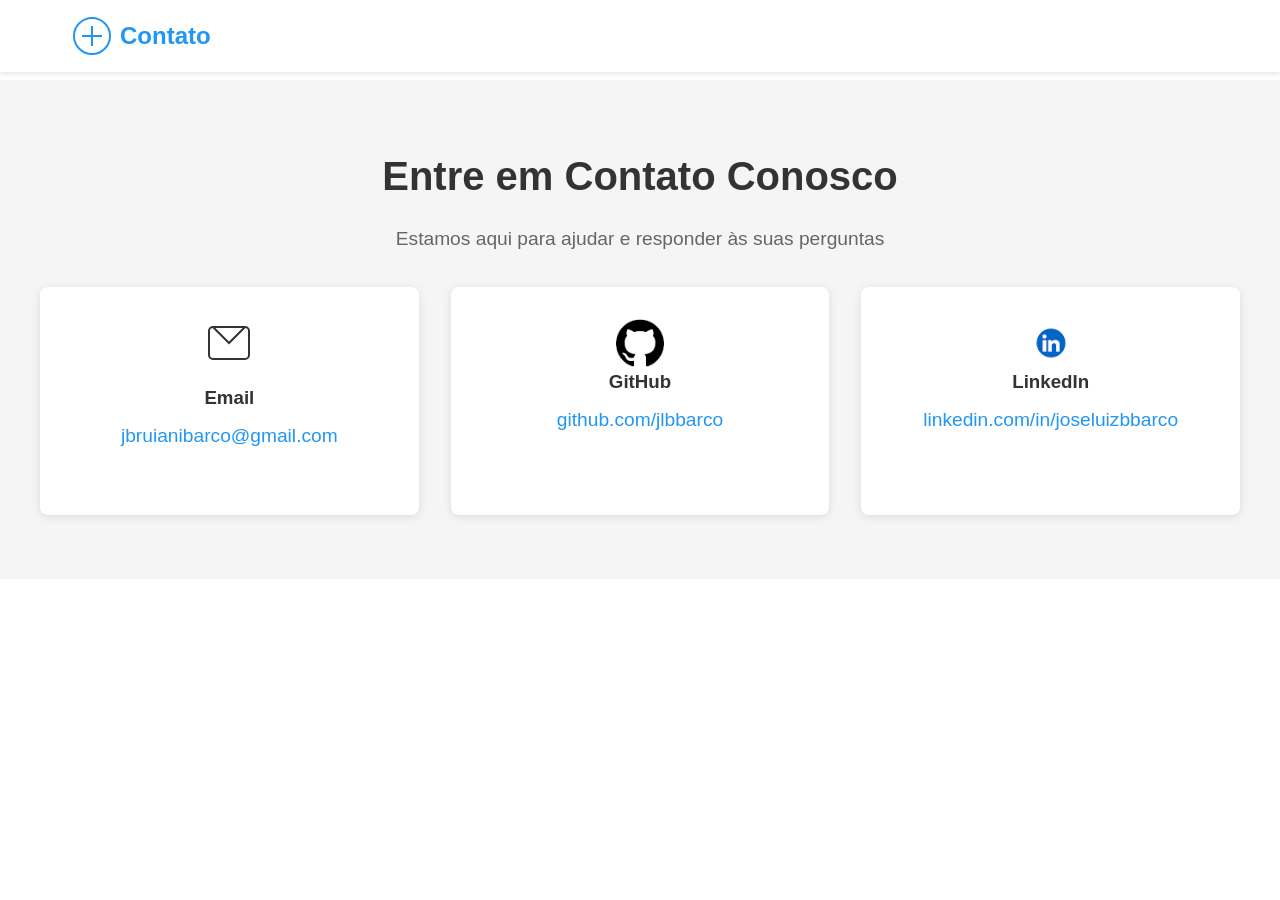
==== index.html @ fcca5ebc "v1.2" ====
<html lang="pt-BR">
<head>
  <meta charset="UTF-8">
  <meta name="viewport" content="width=device-width, initial-scale=1.0">
  <title>Entre em Contato</title>
  <link rel="stylesheet" href="styles.css">
</head>
<body>
  <header>
    <nav>
      <div class="logo">
        <svg width="40" height="40" viewBox="0 0 40 40">
          <circle cx="20" cy="20" r="18" fill="none" stroke="#2196f3" stroke-width="2"/>
          <path d="M20 10v20M10 20h20" stroke="#2196f3" stroke-width="2"/>
        </svg>
        <span>Contato</span>
      </div>
    </nav>
  </header>

  <main>
    <section class="hero">
      <h1>Entre em Contato Conosco</h1>
      <p>Estamos aqui para ajudar e responder às suas perguntas</p>
      <div class="contact-options">
        <div class="contact-card">
          <svg width="48" height="48" viewBox="0 0 48 48">
            <path d="M40 8H8c-2.2 0-4 1.8-4 4v24c0 2.2 1.8 4 4 4h32c2.2 0 4-1.8 4-4V12c0-2.2-1.8-4-4-4z" fill="none" stroke="#333" stroke-width="2"/>
            <path d="M40 8L24 24 8 8" fill="none" stroke="#333" stroke-width="2"/>
          </svg>
          <h3>Email</h3>
          <p><a href="mailto:jbruianibarco@gmail.com" target="_blank">jbruianibarco@gmail.com</a></p>
        </div>
        <div class="contact-card">
          <img src="[data-uri]" alt="GitHub Logo" width="48" height="48" viewBox="0 0 48 48">
          <h3>GitHub</h3>
          <p><a href="https://github.com/jlbbarco" target="_blank">github.com/jlbbarco</a></p>
        </div>
        <div class="contact-card">
          <img src="[data-uri]" alt="LinkedIn Logo" width="48" height="48" viewBox="0 0 48 48">
          <h3>LinkedIn</h3>
          <p><a href="https://linkedin.com/in/joseluizbbarco" target="_blank">linkedin.com/in/joseluizbbarco</a></p>
        </div>
      </div>
    </section>
  </main>

  <script src="script.js"></script>
</body>
</html>
---- styles.css ----
:root {
    --primary-color: #2196f3;
    --secondary-color: #1976d2;
    --text-color: #333;
    --background-color: #fff;
    --gray-light: #f5f5f5;
  }
  
  * {
    margin: 0;
    padding: 0;
    box-sizing: border-box;
  }
  
  body {
    font-family: 'Segoe UI', Tahoma, Geneva, Verdana, sans-serif;
    line-height: 1.6;
    color: var(--text-color);
  }
  
  header {
    background-color: var(--background-color);
    box-shadow: 0 2px 5px rgba(0,0,0,0.1);
    padding: 1rem 0;
    position: fixed;
    width: 100%;
    top: 0;
    z-index: 100;
  }
  
  nav {
    max-width: 1200px;
    margin: 0 auto;
    display: flex;
    justify-content: space-between;
    align-items: center;
    padding: 0 2rem;
  }
  
  .logo {
    display: flex;
    align-items: center;
    gap: 0.5rem;
    font-size: 1.5rem;
    font-weight: bold;
    color: var(--primary-color);
  }
  
  nav ul {
    display: flex;
    list-style: none;
    gap: 2rem;
  }
  
  nav a {
    text-decoration: none;
    color: var(--text-color);
    font-weight: 500;
    transition: color 0.3s ease;
  }
  
  nav a:hover {
    color: var(--primary-color);
  }
  
  main {
    margin-top: 80px;
  }
  
  .hero {
    text-align: center;
    padding: 4rem 2rem;
    background-color: var(--gray-light);
  }
  
  .hero h1 {
    font-size: 2.5rem;
    margin-bottom: 1rem;
    color: var(--text-color);
  }
  
  .hero p {
    font-size: 1.2rem;
    color: #666;
    margin-bottom: 2rem;
  }
  
  .contact-options {
    display: flex;
    justify-content: center;
    gap: 2rem;
    flex-wrap: wrap;
    max-width: 1200px;
    margin: 0 auto;
  }
  
  .contact-card {
    background-color: var(--background-color);
    padding: 2rem;
    border-radius: 8px;
    box-shadow: 0 2px 10px rgba(0,0,0,0.1);
    text-align: center;
    flex: 1;
    min-width: 250px;
    transition: transform 0.3s ease;
  }
  
  .contact-card:hover {
    transform: translateY(-5px);
  }
  
  .contact-card svg {
    margin-bottom: 1rem;
  }
  
  .contact-card h3 {
    margin-bottom: 0.5rem;
    color: var(--text-color);
  }
  
  .contact-card a {
    color: var(--primary-color);
    text-decoration: none;
    transition: color 0.3s ease;
  }
  
  .contact-card a:hover {
    color: var(--secondary-color);
    text-decoration: underline;
  }
  
  .contact-form {
    max-width: 600px;
    margin: 4rem auto;
    padding: 0 2rem;
  }
  
  .contact-form h2 {
    text-align: center;
    margin-bottom: 2rem;
  }
  
  .form-group {
    margin-bottom: 1.5rem;
  }
  
  label {
    display: block;
    margin-bottom: 0.5rem;
    font-weight: 500;
  }
  
  input,
  textarea {
    width: 100%;
    padding: 0.8rem;
    border: 1px solid #ddd;
    border-radius: 4px;
    font-size: 1rem;
  }
  
  textarea {
    height: 150px;
    resize: vertical;
  }
  
  button {
    background-color: var(--primary-color);
    color: white;
    padding: 1rem 2rem;
    border: none;
    border-radius: 4px;
    font-size: 1rem;
    cursor: pointer;
    transition: background-color 0.3s ease;
    width: 100%;
  }
  
  button:hover {
    background-color: var(--secondary-color);
  }
  
  footer {
    text-align: center;
    padding: 2rem;
    background-color: var(--gray-light);
    margin-top: 4rem;
  }
  
  @media (max-width: 768px) {
    nav {
      flex-direction: column;
      gap: 1rem;
    }
  
    nav ul {
      flex-direction: column;
      text-align: center;
      gap: 1rem;
    }
  
    .hero h1 {
      font-size: 2rem;
    }
  
    .contact-card {
      min-width: 100%;
    }
  }
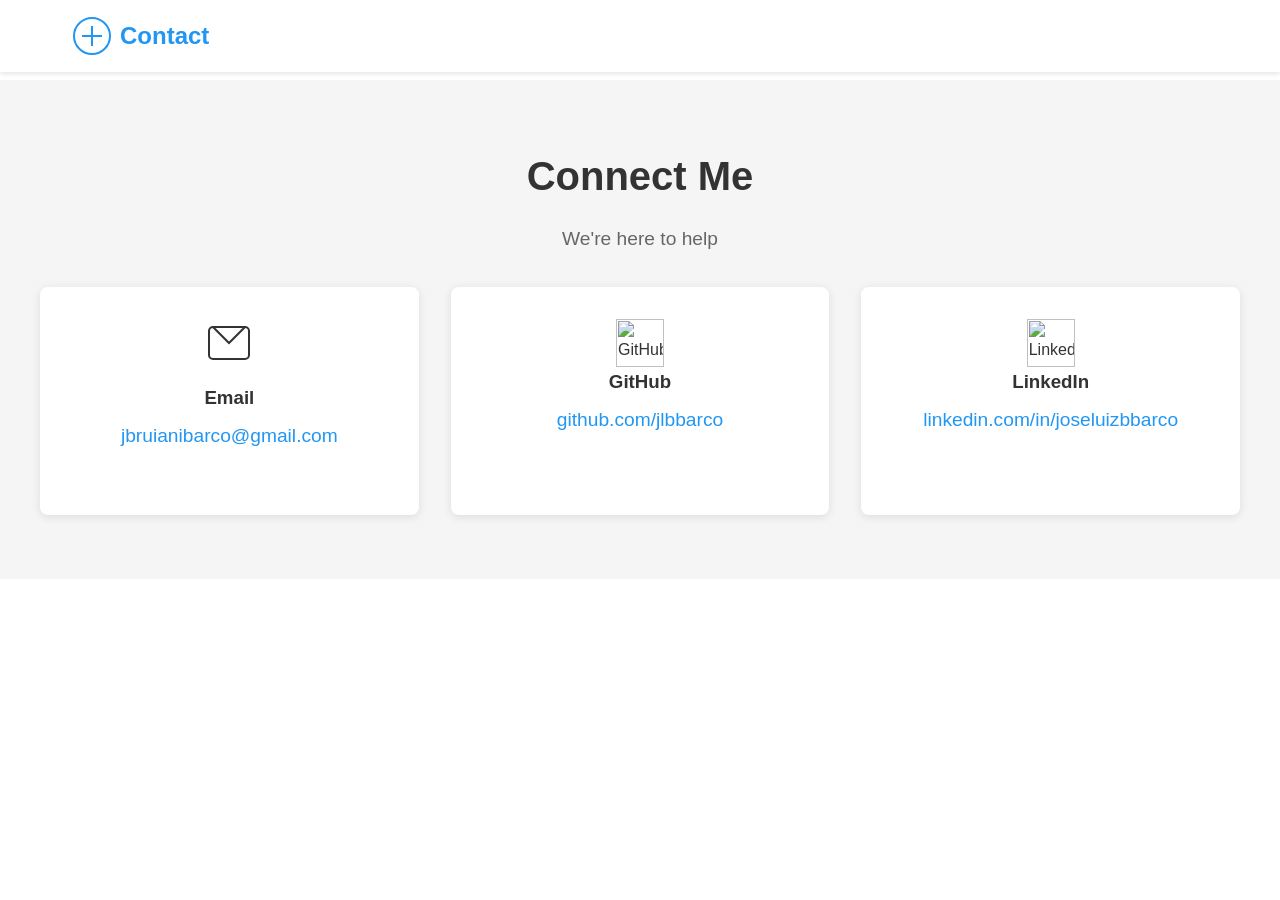
==== commit 79b03282: "Translate pt-br for en" ====
--- a/index.html
+++ b/index.html
@@ -1,9 +1,9 @@
-<html lang="pt-BR">
+<html lang="en">
 <head>
   <meta charset="UTF-8">
   <meta name="viewport" content="width=device-width, initial-scale=1.0">
-  <title>Entre em Contato</title>
-  <link rel="stylesheet" href="styles.css">
+  <title>Get in Contact</title>
+  <link rel="stylesheet" href="css/styles.css">
 </head>
 <body>
   <header>
@@ -13,15 +13,14 @@
           <circle cx="20" cy="20" r="18" fill="none" stroke="#2196f3" stroke-width="2"/>
           <path d="M20 10v20M10 20h20" stroke="#2196f3" stroke-width="2"/>
         </svg>
-        <span>Contato</span>
+        <span>Contact</span>
       </div>
     </nav>
-  </header>
-
-  <main>
+</header>
+<main>
     <section class="hero">
-      <h1>Entre em Contato Conosco</h1>
-      <p>Estamos aqui para ajudar e responder às suas perguntas</p>
+      <h1>Connect Me</h1>
+      <p>We're here to help</p>
       <div class="contact-options">
         <div class="contact-card">
           <svg width="48" height="48" viewBox="0 0 48 48">
@@ -32,19 +31,18 @@
           <p><a href="mailto:jbruianibarco@gmail.com" target="_blank">jbruianibarco@gmail.com</a></p>
         </div>
         <div class="contact-card">
-          <img src="[data-uri]" alt="GitHub Logo" width="48" height="48" viewBox="0 0 48 48">
+          <img src="https://github.com/fluidicon.png" alt="GitHub Logo" width="48" height="48" viewBox="0 0 48 48">
           <h3>GitHub</h3>
           <p><a href="https://github.com/jlbbarco" target="_blank">github.com/jlbbarco</a></p>
         </div>
         <div class="contact-card">
-          <img src="[data-uri]" alt="LinkedIn Logo" width="48" height="48" viewBox="0 0 48 48">
+          <img src="https://static.licdn.com/aero-v1/sc/h/akt4ae504epesldzj74dzred8" alt="LinkedIn Logo" width="48" height="48" viewBox="0 0 48 48">
           <h3>LinkedIn</h3>
           <p><a href="https://linkedin.com/in/joseluizbbarco" target="_blank">linkedin.com/in/joseluizbbarco</a></p>
         </div>
       </div>
     </section>
   </main>
-
-  <script src="script.js"></script>
+  <script src="js/script.js"></script>
 </body>
 </html>
--- a/css/styles.css
+++ b/css/styles.css
@@ -0,0 +1,165 @@
+@charset "UTF-8";
+
+/* Primary configs */
+:root {
+    --primary-color: #2196f3;
+    --secondary-color: #1976d2;
+    --text-color: #333;
+    --background-color: #fff;
+    --gray-light: #f5f5f5;
+  }
+  
+  * {
+    margin: 0;
+    padding: 0;
+    box-sizing: border-box;
+  }
+  
+  body {
+    font-family: 'Segoe UI', Tahoma, Geneva, Verdana, sans-serif;
+    line-height: 1.6;
+    color: var(--text-color);
+  }
+  
+  /* Header */
+  header {
+    background-color: var(--background-color);
+    box-shadow: 0 2px 5px rgba(0,0,0,0.1);
+    padding: 1rem 0;
+    position: fixed;
+    width: 100%;
+    top: 0;
+    z-index: 100;
+  }
+  
+  /* Nav bar */
+  nav {
+    max-width: 1200px;
+    margin: 0 auto;
+    display: flex;
+    justify-content: space-between;
+    align-items: center;
+    padding: 0 2rem;
+  }
+  
+  .logo {
+    display: flex;
+    align-items: center;
+    gap: 0.5rem;
+    font-size: 1.5rem;
+    font-weight: bold;
+    color: var(--primary-color);
+  }
+  
+  nav ul {
+    display: flex;
+    list-style: none;
+    gap: 2rem;
+  }
+  
+  nav a {
+    text-decoration: none;
+    color: var(--text-color);
+    font-weight: 500;
+    transition: color 0.3s ease;
+  }
+  
+  nav a:hover {
+    color: var(--primary-color);
+  }
+  
+  /* Content */
+  main {
+    margin-top: 80px;
+  }
+  
+  .hero {
+    text-align: center;
+    padding: 4rem 2rem;
+    background-color: var(--gray-light);
+  }
+  
+  .hero h1 {
+    font-size: 2.5rem;
+    margin-bottom: 1rem;
+    color: var(--text-color);
+  }
+  
+  .hero p {
+    font-size: 1.2rem;
+    color: #666;
+    margin-bottom: 2rem;
+  }
+  
+  .contact-options {
+    display: flex;
+    justify-content: center;
+    gap: 2rem;
+    flex-wrap: wrap;
+    max-width: 1200px;
+    margin: 0 auto;
+  }
+  
+  .contact-card {
+    background-color: var(--background-color);
+    padding: 2rem;
+    border-radius: 8px;
+    box-shadow: 0 2px 10px rgba(0,0,0,0.1);
+    text-align: center;
+    flex: 1;
+    min-width: 250px;
+    transition: transform 0.3s ease;
+  }
+  
+  .contact-card:hover {
+    transform: translateY(-5px);
+  }
+  
+  .contact-card svg {
+    margin-bottom: 1rem;
+  }
+  
+  .contact-card h3 {
+    margin-bottom: 0.5rem;
+    color: var(--text-color);
+  }
+  
+  .contact-card a {
+    color: var(--primary-color);
+    text-decoration: none;
+    transition: color 0.3s ease;
+  }
+  
+  .contact-card a:hover {
+    color: var(--secondary-color);
+    text-decoration: underline;
+  }
+  
+  .contact-form {
+    max-width: 600px;
+    margin: 4rem auto;
+    padding: 0 2rem;
+  }
+  
+  .contact-form h2 {
+    text-align: center;
+    margin-bottom: 2rem;
+  }
+  
+  .form-group {
+    margin-bottom: 1.5rem;
+  }
+  
+  label {
+    display: block;
+    margin-bottom: 0.5rem;
+    font-weight: 500;
+  }
+  
+  /* Footer */
+  footer {
+    text-align: center;
+    padding: 2rem;
+    background-color: var(--gray-light);
+    margin-top: 4rem;
+  }
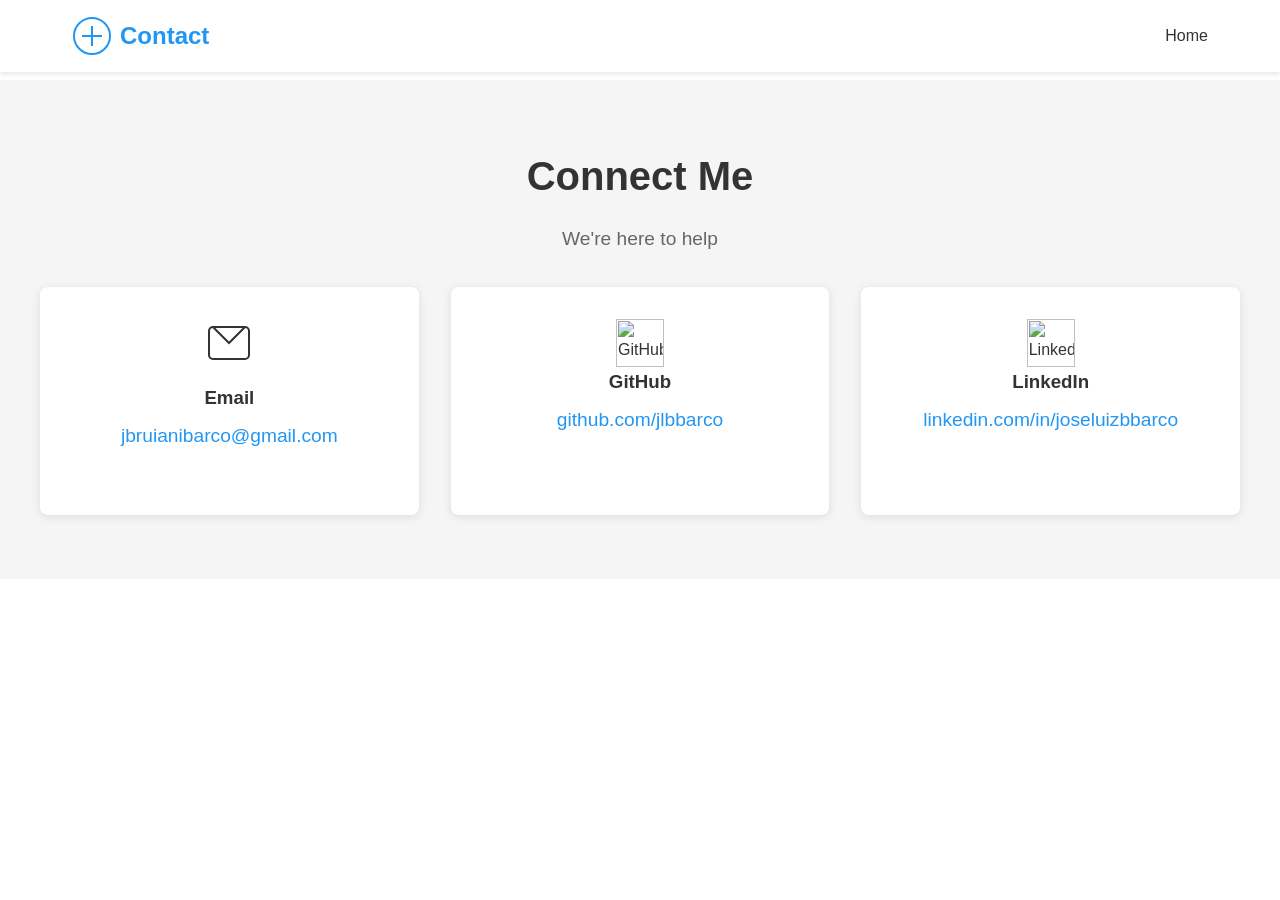
==== commit bc29e3b1: "v1.2.1" ====
--- a/index.html
+++ b/index.html
@@ -14,6 +14,9 @@
           <path d="M20 10v20M10 20h20" stroke="#2196f3" stroke-width="2"/>
         </svg>
         <span>Contact</span>
+      </div>
+      <div class="links">
+        <a href="https://jlbbarco.github.io/" class="interno">Home</a>
       </div>
     </nav>
 </header>
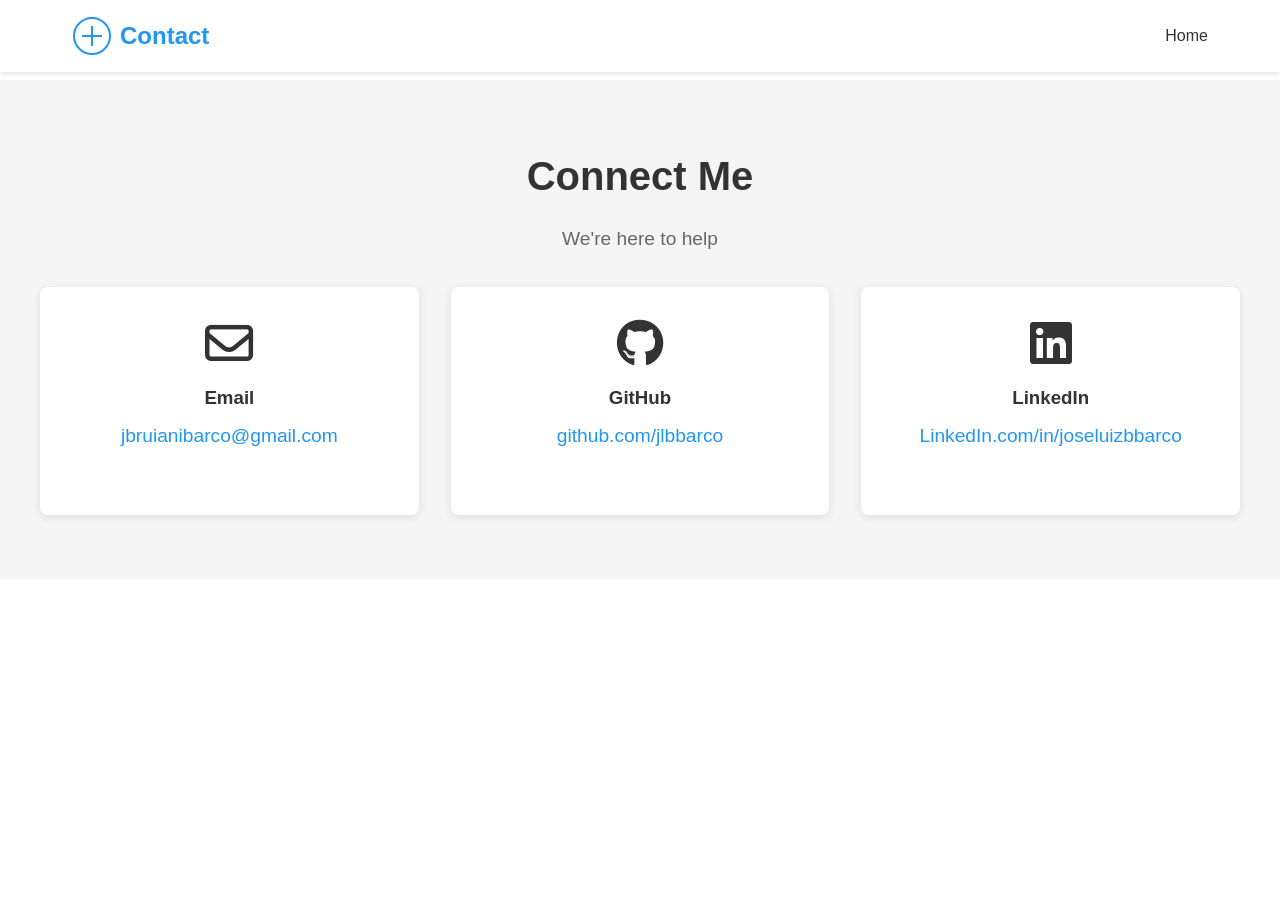
==== commit cd71547f: "Update icons" ====
--- a/index.html
+++ b/index.html
@@ -1,51 +1,71 @@
 <html lang="en">
-<head>
-  <meta charset="UTF-8">
-  <meta name="viewport" content="width=device-width, initial-scale=1.0">
-  <title>Get in Contact</title>
-  <link rel="stylesheet" href="css/styles.css">
-</head>
-<body>
-  <header>
-    <nav>
-      <div class="logo">
-        <svg width="40" height="40" viewBox="0 0 40 40">
-          <circle cx="20" cy="20" r="18" fill="none" stroke="#2196f3" stroke-width="2"/>
-          <path d="M20 10v20M10 20h20" stroke="#2196f3" stroke-width="2"/>
-        </svg>
-        <span>Contact</span>
-      </div>
-      <div class="links">
-        <a href="https://jlbbarco.github.io/" class="interno">Home</a>
-      </div>
-    </nav>
-</header>
-<main>
-    <section class="hero">
-      <h1>Connect Me</h1>
-      <p>We're here to help</p>
-      <div class="contact-options">
-        <div class="contact-card">
-          <svg width="48" height="48" viewBox="0 0 48 48">
-            <path d="M40 8H8c-2.2 0-4 1.8-4 4v24c0 2.2 1.8 4 4 4h32c2.2 0 4-1.8 4-4V12c0-2.2-1.8-4-4-4z" fill="none" stroke="#333" stroke-width="2"/>
-            <path d="M40 8L24 24 8 8" fill="none" stroke="#333" stroke-width="2"/>
+  <head>
+    <meta charset="UTF-8" />
+    <meta name="viewport" content="width=device-width, initial-scale=1.0" />
+    <title>Get in Contact</title>
+    <link rel="stylesheet" href="css/styles.css" />
+    <link
+      rel="stylesheet"
+      href="https://cdnjs.cloudflare.com/ajax/libs/font-awesome/6.0.0/css/all.min.css"
+    />
+  </head>
+  <body>
+    <header>
+      <nav>
+        <div class="logo">
+          <svg width="40" height="40" viewBox="0 0 40 40">
+            <circle
+              cx="20"
+              cy="20"
+              r="18"
+              fill="none"
+              stroke="#2196f3"
+              stroke-width="2"
+            />
+            <path d="M20 10v20M10 20h20" stroke="#2196f3" stroke-width="2" />
           </svg>
-          <h3>Email</h3>
-          <p><a href="mailto:jbruianibarco@gmail.com" target="_blank">jbruianibarco@gmail.com</a></p>
+          <span>Contact</span>
         </div>
-        <div class="contact-card">
-          <img src="https://github.com/fluidicon.png" alt="GitHub Logo" width="48" height="48" viewBox="0 0 48 48">
-          <h3>GitHub</h3>
-          <p><a href="https://github.com/jlbbarco" target="_blank">github.com/jlbbarco</a></p>
+        <div class="links">
+          <a href="https://jlbbarco.github.io/" class="interno">Home</a>
         </div>
-        <div class="contact-card">
-          <img src="https://static.licdn.com/aero-v1/sc/h/akt4ae504epesldzj74dzred8" alt="LinkedIn Logo" width="48" height="48" viewBox="0 0 48 48">
-          <h3>LinkedIn</h3>
-          <p><a href="https://linkedin.com/in/joseluizbbarco" target="_blank">linkedin.com/in/joseluizbbarco</a></p>
+      </nav>
+    </header>
+    <main>
+      <section class="hero">
+        <h1>Connect Me</h1>
+        <p>We're here to help</p>
+        <div class="contact-options">
+          <div class="contact-card">
+            <i class="fa-regular fa-envelope"></i>
+            <h3>Email</h3>
+            <p>
+              <a href="mailto:jbruianibarco@gmail.com" target="_blank"
+                >jbruianibarco@gmail.com</a
+              >
+            </p>
+          </div>
+          <div class="contact-card">
+            <i class="fa-brands fa-github"></i>
+            <h3>GitHub</h3>
+            <p>
+              <a href="https://github.com/jlbbarco" target="_blank"
+                >github.com/jlbbarco</a
+              >
+            </p>
+          </div>
+          <div class="contact-card">
+            <i class="fa-brands fa-linkedin"></i>
+            <h3>LinkedIn</h3>
+            <p>
+              <a href="https://linkedin.com/in/joseluizbbarco" target="_blank"
+                >LinkedIn.com/in/joseluizbbarco</a
+              >
+            </p>
+          </div>
         </div>
-      </div>
-    </section>
-  </main>
-  <script src="js/script.js"></script>
-</body>
-</html>+      </section>
+    </main>
+    <script src="js/script.js"></script>
+  </body>
+</html>
--- a/css/styles.css
+++ b/css/styles.css
@@ -2,164 +2,165 @@
 
 /* Primary configs */
 :root {
-    --primary-color: #2196f3;
-    --secondary-color: #1976d2;
-    --text-color: #333;
-    --background-color: #fff;
-    --gray-light: #f5f5f5;
-  }
-  
-  * {
-    margin: 0;
-    padding: 0;
-    box-sizing: border-box;
-  }
-  
-  body {
-    font-family: 'Segoe UI', Tahoma, Geneva, Verdana, sans-serif;
-    line-height: 1.6;
-    color: var(--text-color);
-  }
-  
-  /* Header */
-  header {
-    background-color: var(--background-color);
-    box-shadow: 0 2px 5px rgba(0,0,0,0.1);
-    padding: 1rem 0;
-    position: fixed;
-    width: 100%;
-    top: 0;
-    z-index: 100;
-  }
-  
-  /* Nav bar */
-  nav {
-    max-width: 1200px;
-    margin: 0 auto;
-    display: flex;
-    justify-content: space-between;
-    align-items: center;
-    padding: 0 2rem;
-  }
-  
-  .logo {
-    display: flex;
-    align-items: center;
-    gap: 0.5rem;
-    font-size: 1.5rem;
-    font-weight: bold;
-    color: var(--primary-color);
-  }
-  
-  nav ul {
-    display: flex;
-    list-style: none;
-    gap: 2rem;
-  }
-  
-  nav a {
-    text-decoration: none;
-    color: var(--text-color);
-    font-weight: 500;
-    transition: color 0.3s ease;
-  }
-  
-  nav a:hover {
-    color: var(--primary-color);
-  }
-  
-  /* Content */
-  main {
-    margin-top: 80px;
-  }
-  
-  .hero {
-    text-align: center;
-    padding: 4rem 2rem;
-    background-color: var(--gray-light);
-  }
-  
-  .hero h1 {
-    font-size: 2.5rem;
-    margin-bottom: 1rem;
-    color: var(--text-color);
-  }
-  
-  .hero p {
-    font-size: 1.2rem;
-    color: #666;
-    margin-bottom: 2rem;
-  }
-  
-  .contact-options {
-    display: flex;
-    justify-content: center;
-    gap: 2rem;
-    flex-wrap: wrap;
-    max-width: 1200px;
-    margin: 0 auto;
-  }
-  
-  .contact-card {
-    background-color: var(--background-color);
-    padding: 2rem;
-    border-radius: 8px;
-    box-shadow: 0 2px 10px rgba(0,0,0,0.1);
-    text-align: center;
-    flex: 1;
-    min-width: 250px;
-    transition: transform 0.3s ease;
-  }
-  
-  .contact-card:hover {
-    transform: translateY(-5px);
-  }
-  
-  .contact-card svg {
-    margin-bottom: 1rem;
-  }
-  
-  .contact-card h3 {
-    margin-bottom: 0.5rem;
-    color: var(--text-color);
-  }
-  
-  .contact-card a {
-    color: var(--primary-color);
-    text-decoration: none;
-    transition: color 0.3s ease;
-  }
-  
-  .contact-card a:hover {
-    color: var(--secondary-color);
-    text-decoration: underline;
-  }
-  
-  .contact-form {
-    max-width: 600px;
-    margin: 4rem auto;
-    padding: 0 2rem;
-  }
-  
-  .contact-form h2 {
-    text-align: center;
-    margin-bottom: 2rem;
-  }
-  
-  .form-group {
-    margin-bottom: 1.5rem;
-  }
-  
-  label {
-    display: block;
-    margin-bottom: 0.5rem;
-    font-weight: 500;
-  }
-  
-  /* Footer */
-  footer {
-    text-align: center;
-    padding: 2rem;
-    background-color: var(--gray-light);
-    margin-top: 4rem;
-  }+  --primary-color: #2196f3;
+  --secondary-color: #1976d2;
+  --text-color: #333;
+  --background-color: #fff;
+  --gray-light: #f5f5f5;
+}
+
+* {
+  margin: 0;
+  padding: 0;
+  box-sizing: border-box;
+}
+
+body {
+  font-family: "Segoe UI", Tahoma, Geneva, Verdana, sans-serif;
+  line-height: 1.6;
+  color: var(--text-color);
+}
+
+/* Header */
+header {
+  background-color: var(--background-color);
+  box-shadow: 0 2px 5px rgba(0, 0, 0, 0.1);
+  padding: 1rem 0;
+  position: fixed;
+  width: 100%;
+  top: 0;
+  z-index: 100;
+}
+
+/* Nav bar */
+nav {
+  max-width: 1200px;
+  margin: 0 auto;
+  display: flex;
+  justify-content: space-between;
+  align-items: center;
+  padding: 0 2rem;
+}
+
+.logo {
+  display: flex;
+  align-items: center;
+  gap: 0.5rem;
+  font-size: 1.5rem;
+  font-weight: bold;
+  color: var(--primary-color);
+}
+
+nav ul {
+  display: flex;
+  list-style: none;
+  gap: 2rem;
+}
+
+nav a {
+  text-decoration: none;
+  color: var(--text-color);
+  font-weight: 500;
+  transition: color 0.3s ease;
+}
+
+nav a:hover {
+  color: var(--primary-color);
+}
+
+/* Content */
+main {
+  margin-top: 80px;
+}
+
+.hero {
+  text-align: center;
+  padding: 4rem 2rem;
+  background-color: var(--gray-light);
+}
+
+.hero h1 {
+  font-size: 2.5rem;
+  margin-bottom: 1rem;
+  color: var(--text-color);
+}
+
+.hero p {
+  font-size: 1.2rem;
+  color: #666;
+  margin-bottom: 2rem;
+}
+
+.contact-options {
+  display: flex;
+  justify-content: center;
+  gap: 2rem;
+  flex-wrap: wrap;
+  max-width: 1200px;
+  margin: 0 auto;
+}
+
+.contact-card {
+  background-color: var(--background-color);
+  padding: 2rem;
+  border-radius: 8px;
+  box-shadow: 0 2px 10px rgba(0, 0, 0, 0.1);
+  text-align: center;
+  flex: 1;
+  min-width: 250px;
+  transition: transform 0.3s ease;
+}
+
+.contact-card:hover {
+  transform: translateY(-5px);
+}
+
+.contact-card i {
+  margin-bottom: 1rem;
+  font-size: 3rem;
+}
+
+.contact-card h3 {
+  margin-bottom: 0.5rem;
+  color: var(--text-color);
+}
+
+.contact-card a {
+  color: var(--primary-color);
+  text-decoration: none;
+  transition: color 0.3s ease;
+}
+
+.contact-card a:hover {
+  color: var(--secondary-color);
+  text-decoration: underline;
+}
+
+.contact-form {
+  max-width: 600px;
+  margin: 4rem auto;
+  padding: 0 2rem;
+}
+
+.contact-form h2 {
+  text-align: center;
+  margin-bottom: 2rem;
+}
+
+.form-group {
+  margin-bottom: 1.5rem;
+}
+
+label {
+  display: block;
+  margin-bottom: 0.5rem;
+  font-weight: 500;
+}
+
+/* Footer */
+footer {
+  text-align: center;
+  padding: 2rem;
+  background-color: var(--gray-light);
+  margin-top: 4rem;
+}
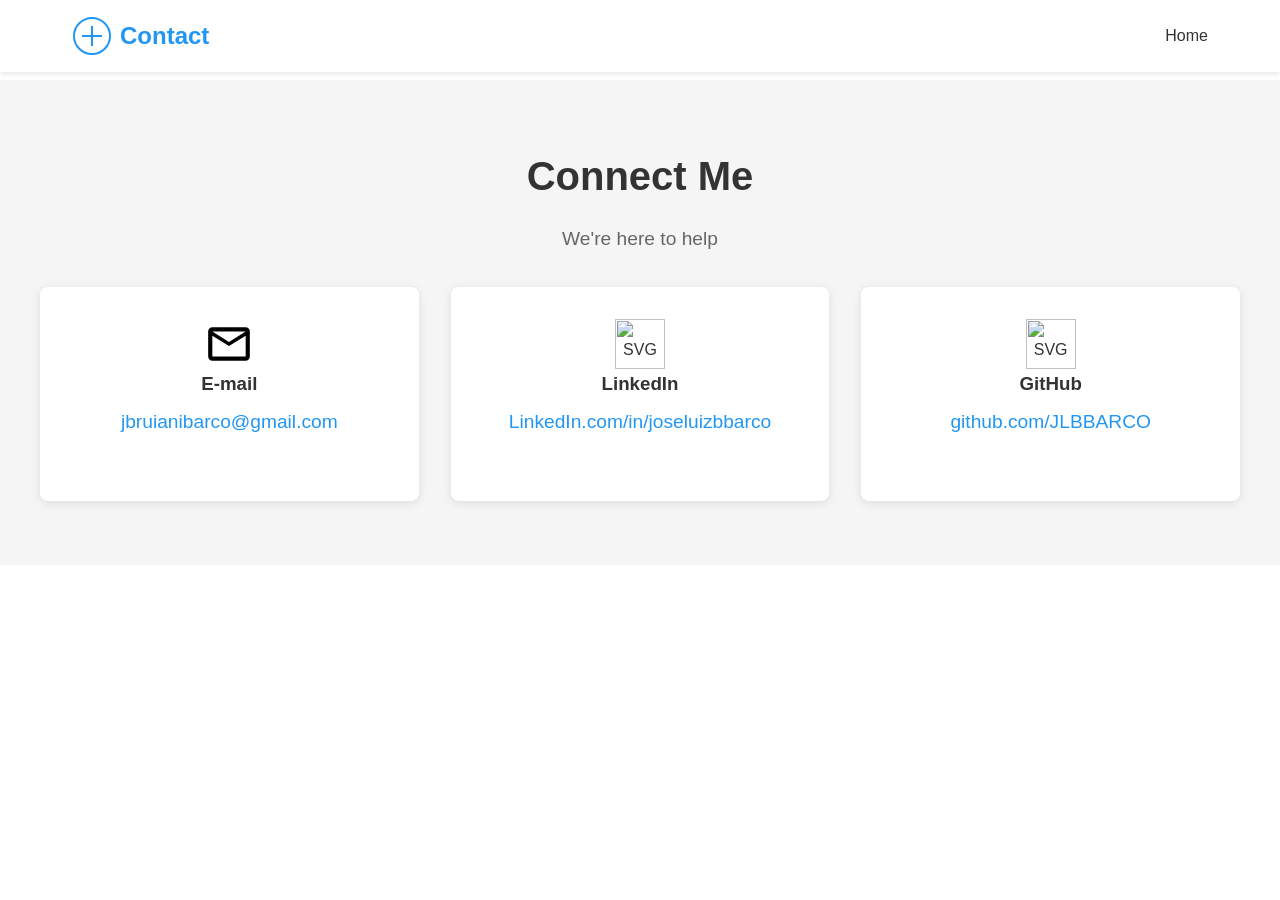
==== commit bd6799be: "Update layout" ====
--- a/index.html
+++ b/index.html
@@ -37,8 +37,8 @@
         <p>We're here to help</p>
         <div class="contact-options">
           <div class="contact-card">
-            <i class="fa-regular fa-envelope"></i>
-            <h3>Email</h3>
+            <img src="assets/icons/mail.svg" alt="SVG Mail Icon" class="icon" />
+            <h3>E-mail</h3>
             <p>
               <a href="mailto:jbruianibarco@gmail.com" target="_blank"
                 >jbruianibarco@gmail.com</a
@@ -46,20 +46,28 @@
             </p>
           </div>
           <div class="contact-card">
-            <i class="fa-brands fa-github"></i>
-            <h3>GitHub</h3>
+            <img
+              src="assets/icons/linkedin.svg"
+              alt="SVG LinkedIn Icon"
+              class="icon"
+            />
+            <h3>LinkedIn</h3>
             <p>
-              <a href="https://github.com/jlbbarco" target="_blank"
-                >github.com/jlbbarco</a
+              <a href="https://linkedin.com/in/joseluizbbarco" target="_blank"
+                >LinkedIn.com/in/joseluizbbarco</a
               >
             </p>
           </div>
           <div class="contact-card">
-            <i class="fa-brands fa-linkedin"></i>
-            <h3>LinkedIn</h3>
+            <img
+              src="assets/icons/github.svg"
+              alt="SVG GitHub Icon"
+              class="icon"
+            />
+            <h3>GitHub</h3>
             <p>
-              <a href="https://linkedin.com/in/joseluizbbarco" target="_blank"
-                >LinkedIn.com/in/joseluizbbarco</a
+              <a href="http://" target="_blank" rel="noopener noreferrer"
+                >github.com/JLBBARCO</a
               >
             </p>
           </div>
--- a/css/styles.css
+++ b/css/styles.css
@@ -157,6 +157,11 @@
   font-weight: 500;
 }
 
+.icon {
+  width: 50px;
+  height: 50px;
+}
+
 /* Footer */
 footer {
   text-align: center;
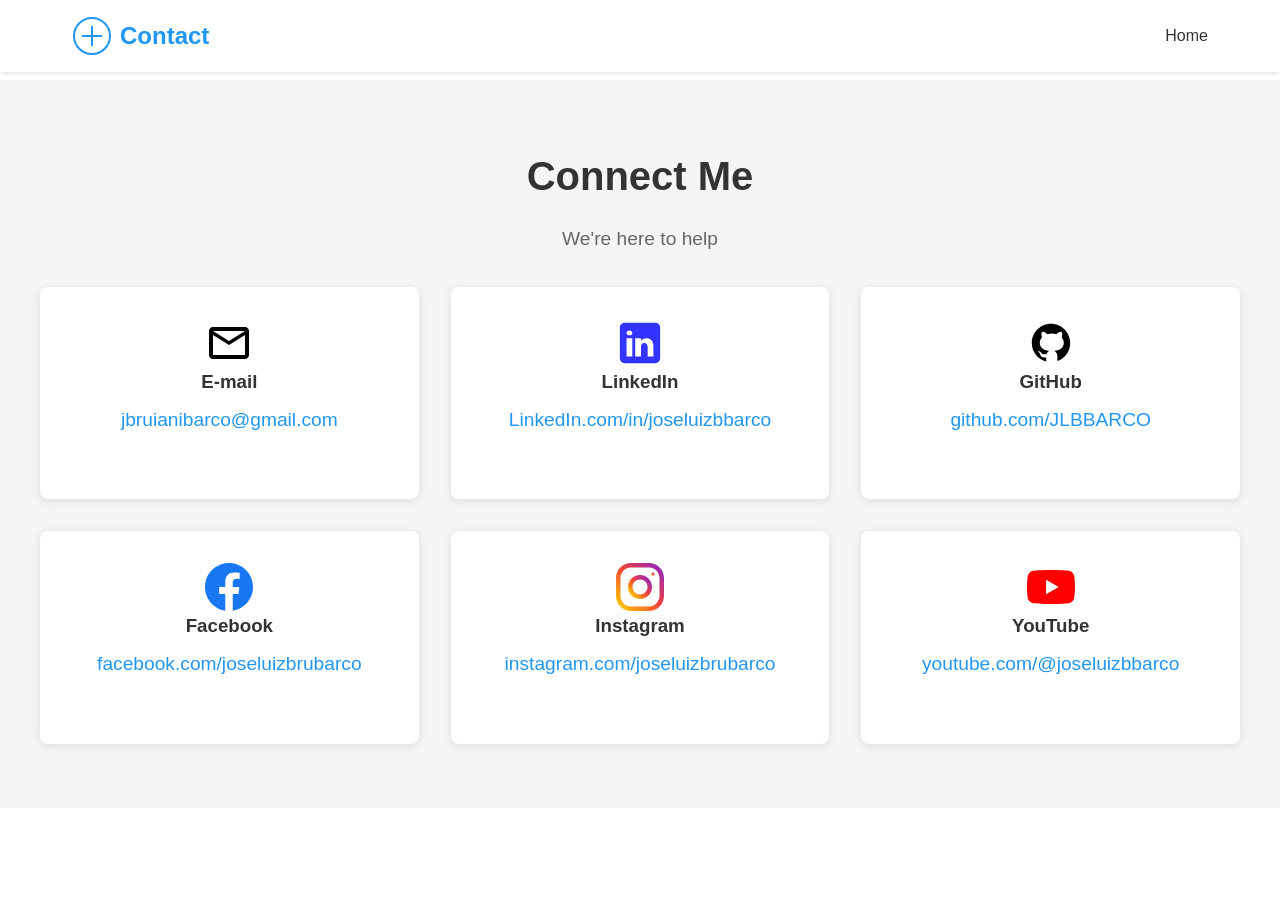
==== commit 4cc01542: "Add cards" ====
--- a/index.html
+++ b/index.html
@@ -66,9 +66,63 @@
             />
             <h3>GitHub</h3>
             <p>
-              <a href="http://" target="_blank" rel="noopener noreferrer"
+              <a
+                href="http://github.com/JLBBARCO"
+                target="_blank"
+                rel="noopener noreferrer"
                 >github.com/JLBBARCO</a
               >
+            </p>
+          </div>
+          <div class="contact-card">
+            <img
+              src="assets/icons/facebook.svg"
+              alt="SVG Facebook Icon"
+              class="icon"
+            />
+            <h3>Facebook</h3>
+            <p>
+              <a
+                href="http://facebook.com/joseluizbrubarco"
+                target="_blank"
+                rel="noopener noreferrer"
+              >
+                facebook.com/joseluizbrubarco
+              </a>
+            </p>
+          </div>
+          <div class="contact-card">
+            <img
+              src="assets/icons/instagram.svg"
+              alt="SVG Instagram Icon"
+              class="icon"
+            />
+            <h3>Instagram</h3>
+            <p>
+              <a
+                href="http://instagram.com/joseluizbrubarco"
+                target="_blank"
+                rel="noopener noreferrer"
+              >
+                instagram.com/joseluizbrubarco
+              </a>
+            </p>
+          </div>
+          <div class="contact-card">
+            <img
+              src="assets/icons/youtube.svg"
+              alt="SVG Instagram Icon"
+              class="icon"
+            />
+            <h3>YouTube</h3>
+            <p>
+              <a
+                href="http://youtube.com/@joseluizbbarco"
+                target="_blank"
+                rel="noopener noreferrer"
+              >
+                youtube.com/@joseluizbbarco
+              </a>
             </p>
           </div>
         </div>
--- a/css/styles.css
+++ b/css/styles.css
@@ -107,7 +107,7 @@
   box-shadow: 0 2px 10px rgba(0, 0, 0, 0.1);
   text-align: center;
   flex: 1;
-  min-width: 250px;
+  min-width: 300px;
   transition: transform 0.3s ease;
 }
 
@@ -151,15 +151,15 @@
   margin-bottom: 1.5rem;
 }
 
+.icon {
+  width: 48px;
+  height: auto;
+}
+
 label {
   display: block;
   margin-bottom: 0.5rem;
   font-weight: 500;
-}
-
-.icon {
-  width: 50px;
-  height: 50px;
 }
 
 /* Footer */
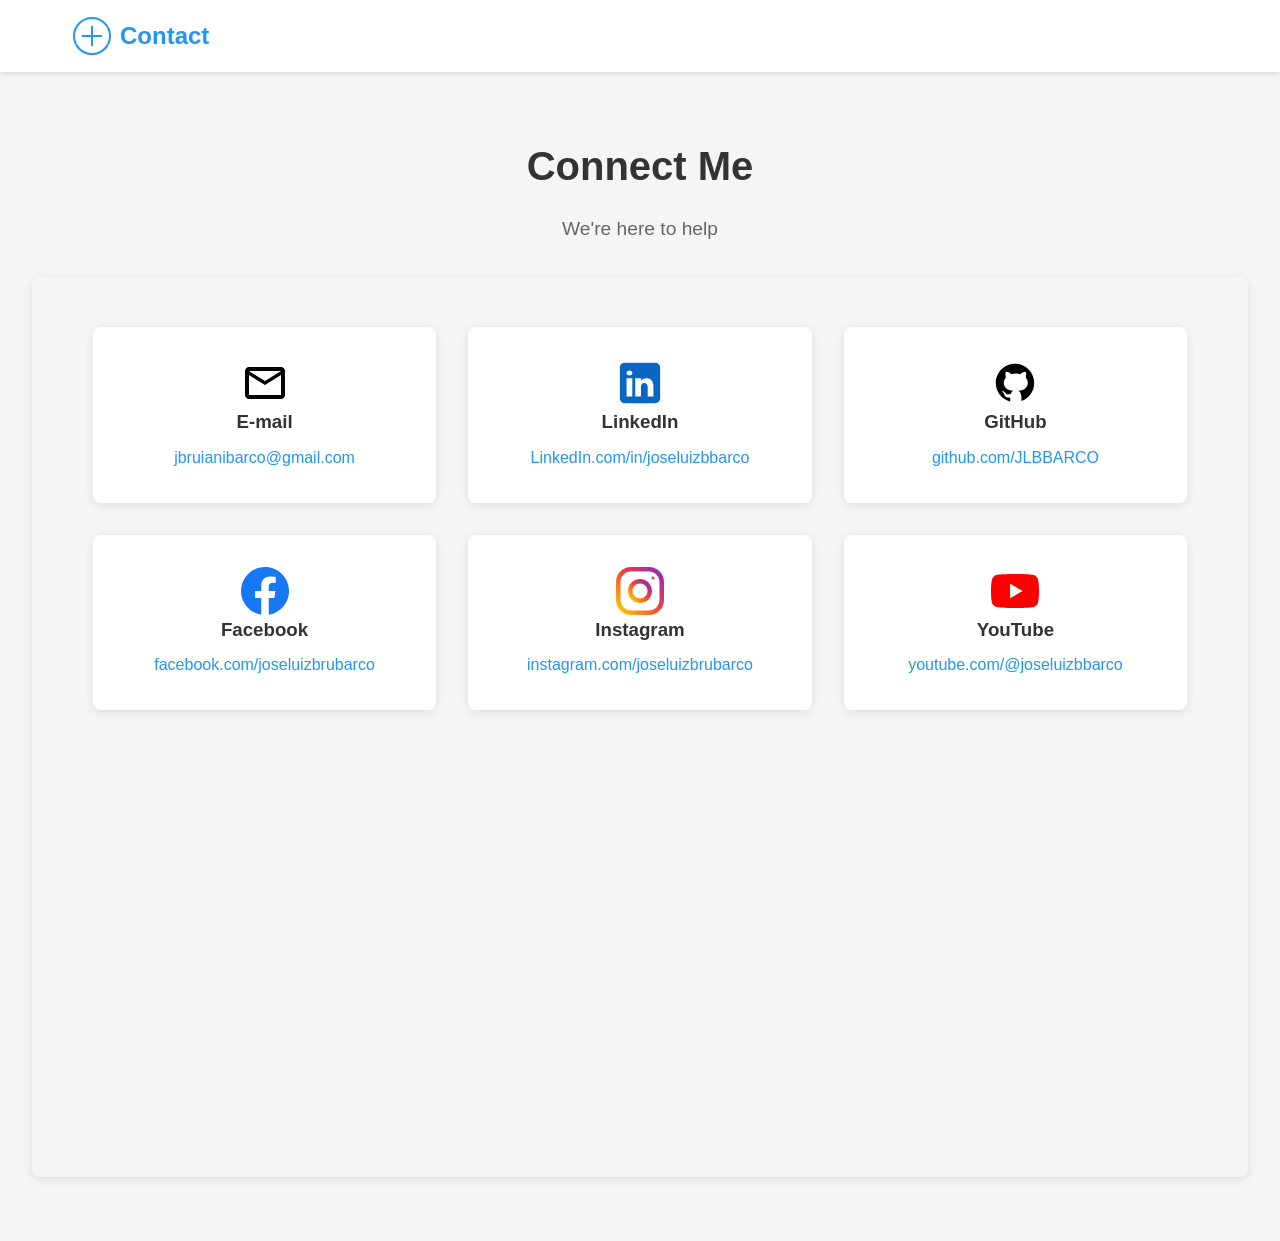
==== commit f2df2df6: "Add iframe" ====
--- a/index.html
+++ b/index.html
@@ -3,11 +3,7 @@
     <meta charset="UTF-8" />
     <meta name="viewport" content="width=device-width, initial-scale=1.0" />
     <title>Get in Contact</title>
-    <link rel="stylesheet" href="css/styles.css" />
-    <link
-      rel="stylesheet"
-      href="https://cdnjs.cloudflare.com/ajax/libs/font-awesome/6.0.0/css/all.min.css"
-    />
+    <link rel="stylesheet" href="assets/css/styles.css" />
   </head>
   <body>
     <header>
@@ -26,106 +22,13 @@
           </svg>
           <span>Contact</span>
         </div>
-        <div class="links">
-          <a href="https://jlbbarco.github.io/" class="interno">Home</a>
-        </div>
       </nav>
     </header>
     <main>
       <section class="hero">
         <h1>Connect Me</h1>
         <p>We're here to help</p>
-        <div class="contact-options">
-          <div class="contact-card">
-            <img src="assets/icons/mail.svg" alt="SVG Mail Icon" class="icon" />
-            <h3>E-mail</h3>
-            <p>
-              <a href="mailto:jbruianibarco@gmail.com" target="_blank"
-                >jbruianibarco@gmail.com</a
-              >
-            </p>
-          </div>
-          <div class="contact-card">
-            <img
-              src="assets/icons/linkedin.svg"
-              alt="SVG LinkedIn Icon"
-              class="icon"
-            />
-            <h3>LinkedIn</h3>
-            <p>
-              <a href="https://linkedin.com/in/joseluizbbarco" target="_blank"
-                >LinkedIn.com/in/joseluizbbarco</a
-              >
-            </p>
-          </div>
-          <div class="contact-card">
-            <img
-              src="assets/icons/github.svg"
-              alt="SVG GitHub Icon"
-              class="icon"
-            />
-            <h3>GitHub</h3>
-            <p>
-              <a
-                href="http://github.com/JLBBARCO"
-                target="_blank"
-                rel="noopener noreferrer"
-                >github.com/JLBBARCO</a
-              >
-            </p>
-          </div>
-          <div class="contact-card">
-            <img
-              src="assets/icons/facebook.svg"
-              alt="SVG Facebook Icon"
-              class="icon"
-            />
-            <h3>Facebook</h3>
-            <p>
-              <a
-                href="http://facebook.com/joseluizbrubarco"
-                target="_blank"
-                rel="noopener noreferrer"
-              >
-                facebook.com/joseluizbrubarco
-              </a>
-            </p>
-          </div>
-          <div class="contact-card">
-            <img
-              src="assets/icons/instagram.svg"
-              alt="SVG Instagram Icon"
-              class="icon"
-            />
-            <h3>Instagram</h3>
-            <p>
-              <a
-                href="http://instagram.com/joseluizbrubarco"
-                target="_blank"
-                rel="noopener noreferrer"
-              >
-                instagram.com/joseluizbrubarco
-              </a>
-            </p>
-          </div>
-          <div class="contact-card">
-            <img
-              src="assets/icons/youtube.svg"
-              alt="SVG Instagram Icon"
-              class="icon"
-            />
-            <h3>YouTube</h3>
-            <p>
-              <a
-                href="http://youtube.com/@joseluizbbarco"
-                target="_blank"
-                rel="noopener noreferrer"
-              >
-                youtube.com/@joseluizbbarco
-              </a>
-            </p>
-          </div>
-        </div>
+        <iframe src="iframe.html" frameborder="0" class="contactFrame"></iframe>
       </section>
     </main>
     <script src="js/script.js"></script>
--- a/assets/css/styles.css
+++ b/assets/css/styles.css
@@ -0,0 +1,108 @@
+@charset "UTF-8";
+
+/* Primary configs */
+:root {
+  --primary-color: #2196f3;
+  --secondary-color: #1976d2;
+  --text-color: #333;
+  --background-color: #fff;
+  --gray-light: #f5f5f5;
+}
+
+* {
+  margin: 0;
+  padding: 0;
+  box-sizing: border-box;
+}
+
+body {
+  font-family: "Segoe UI", Tahoma, Geneva, Verdana, sans-serif;
+  line-height: 1.6;
+  color: var(--text-color);
+}
+
+/* Header */
+header {
+  background-color: var(--background-color);
+  box-shadow: 0 2px 5px rgba(0, 0, 0, 0.1);
+  padding: 1rem 0;
+  position: fixed;
+  width: 100%;
+  top: 0;
+  z-index: 100;
+}
+
+/* Nav bar */
+nav {
+  max-width: 1200px;
+  margin: 0 auto;
+  display: flex;
+  justify-content: space-between;
+  align-items: center;
+  padding: 0 2rem;
+}
+
+.logo {
+  display: flex;
+  align-items: center;
+  gap: 0.5rem;
+  font-size: 1.5rem;
+  font-weight: bold;
+  color: var(--primary-color);
+}
+
+nav ul {
+  display: flex;
+  list-style: none;
+  gap: 2rem;
+}
+
+nav a {
+  text-decoration: none;
+  color: var(--text-color);
+  font-weight: 500;
+  transition: color 0.3s ease;
+}
+
+nav a:hover {
+  color: var(--primary-color);
+}
+
+/* Content */
+main {
+  padding-top: 70px;
+}
+
+.hero {
+  text-align: center;
+  padding: 4rem 2rem;
+  background-color: var(--gray-light);
+}
+
+.hero h1 {
+  font-size: 2.5rem;
+  margin-bottom: 1rem;
+  color: var(--text-color);
+}
+
+.hero p {
+  font-size: 1.2rem;
+  color: #666;
+  margin-bottom: 2rem;
+}
+
+iframe.contactFrame {
+  width: 100%;
+  height: 100%;
+  border: none;
+  border-radius: 8px;
+  box-shadow: 0 2px 10px rgba(0, 0, 0, 0.1);
+}
+
+/* Footer */
+footer {
+  text-align: center;
+  padding: 2rem;
+  background-color: var(--gray-light);
+  margin-top: 4rem;
+}
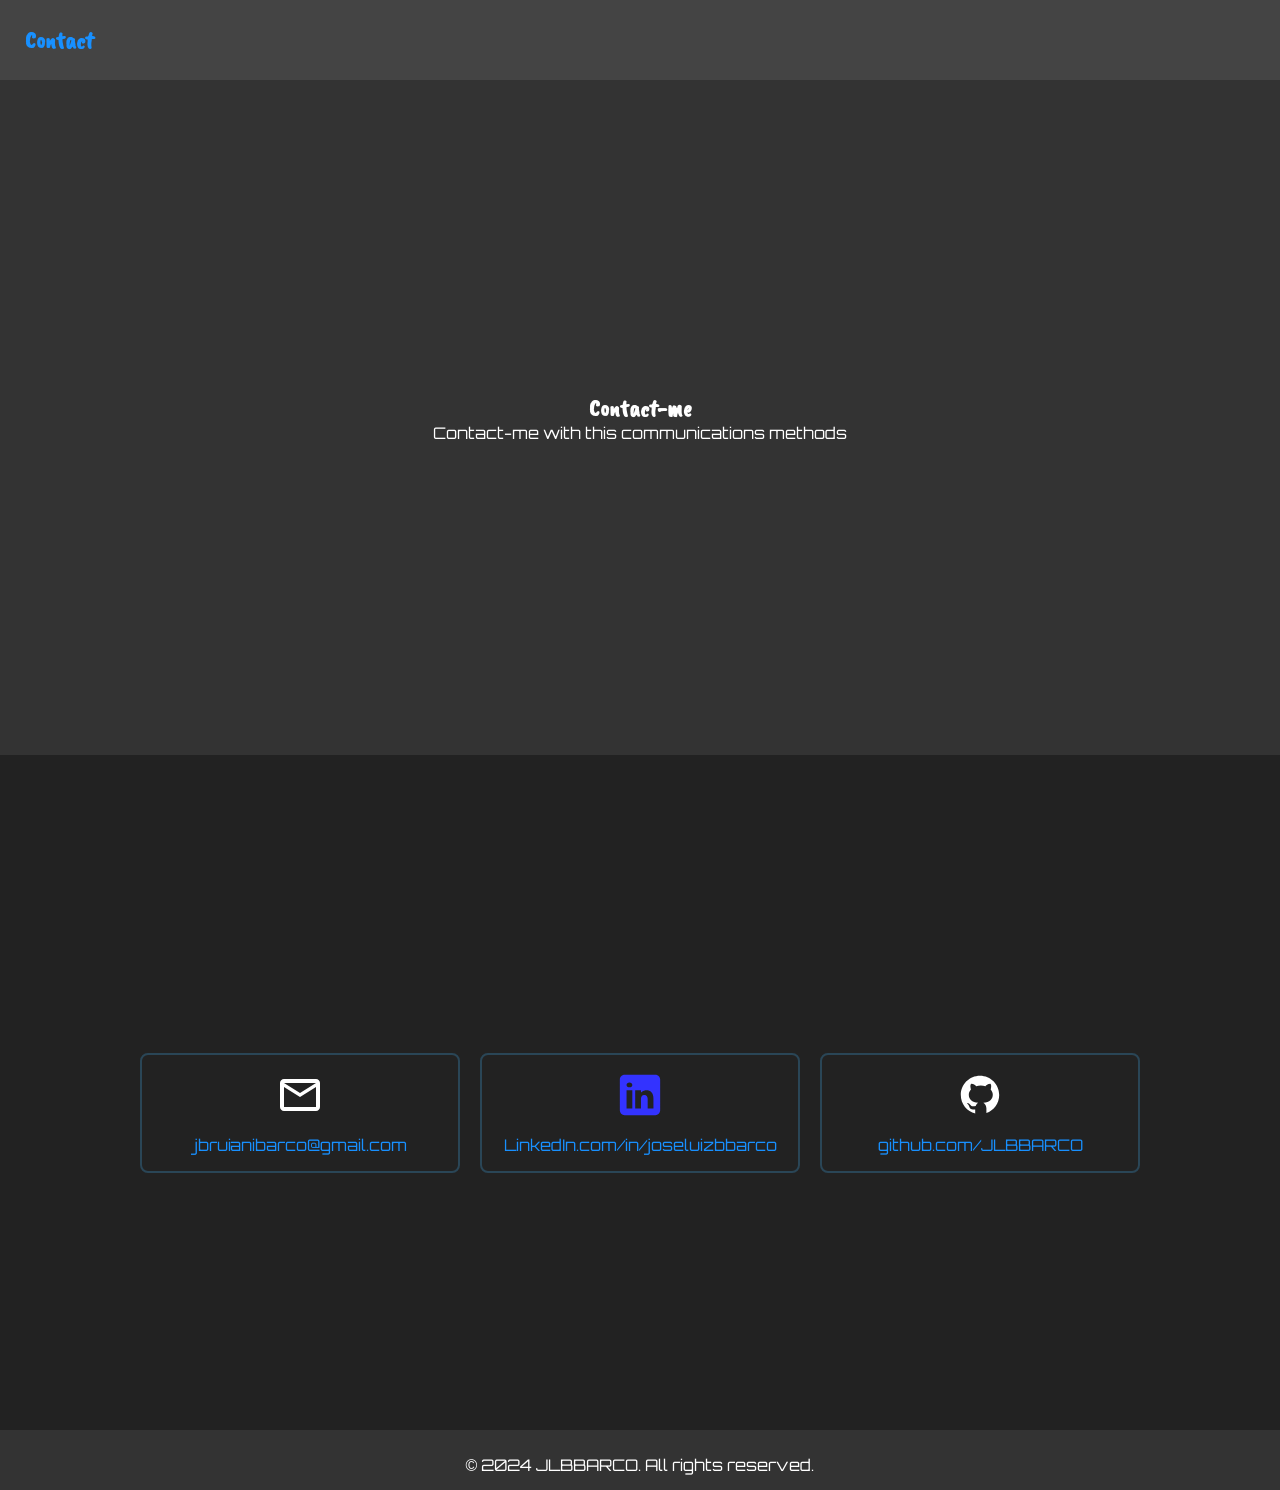
==== commit e85c5d35: "first vertion" ====
--- a/index.html
+++ b/index.html
@@ -1,36 +1,64 @@
+<!DOCTYPE html>
 <html lang="en">
   <head>
     <meta charset="UTF-8" />
     <meta name="viewport" content="width=device-width, initial-scale=1.0" />
-    <title>Get in Contact</title>
-    <link rel="stylesheet" href="assets/css/styles.css" />
+    <title>Contact JLBBARCO</title>
+    <link rel="stylesheet" href="assets/css/style.css" media="screen" />
+    <link rel="stylesheet" href="assets/css/card.css" media="screen" />
   </head>
   <body>
     <header>
-      <nav>
-        <div class="logo">
-          <svg width="40" height="40" viewBox="0 0 40 40">
-            <circle
-              cx="20"
-              cy="20"
-              r="18"
-              fill="none"
-              stroke="#2196f3"
-              stroke-width="2"
-            />
-            <path d="M20 10v20M10 20h20" stroke="#2196f3" stroke-width="2" />
-          </svg>
-          <span>Contact</span>
-        </div>
-      </nav>
+      <nav aria-label="Navegação Principal"><h1>Contact</h1></nav>
+      <nav aria-label="Menu de navegação"></nav>
     </header>
     <main>
-      <section class="hero">
-        <h1>Connect Me</h1>
-        <p>We're here to help</p>
-        <iframe src="iframe.html" frameborder="0" class="contactFrame"></iframe>
+      <section id="hero">
+        <h1>Contact-me</h1>
+        <p>Contact-me with this communications methods</p>
+      </section>
+      <section id="contact">
+        <article class="container">
+          <div class="container container-contact">
+            <div class="contact-card card">
+              <span class="icon-mail"></span>
+              <p>
+                <a href="mailto:jbruianibarco@gmail.com" target="_blank">
+                  jbruianibarco@gmail.com
+                </a>
+              </p>
+            </div>
+            <div class="contact-card card">
+              <span class="icon-linkedin"></span>
+              <p>
+                <a
+                  href="https://linkedin.com/in/joseluizbbarco"
+                  target="_blank"
+                >
+                  LinkedIn.com/in/joseluizbbarco
+                </a>
+              </p>
+            </div>
+            <div class="contact-card card">
+              <span class="icon-github"></span>
+              <p>
+                <a
+                  href="http://github.com/JLBBARCO"
+                  target="_blank"
+                  rel="noopener noreferrer"
+                >
+                  github.com/JLBBARCO
+                </a>
+              </p>
+            </div>
+          </div>
+        </article>
       </section>
     </main>
-    <script src="js/script.js"></script>
+    <footer>
+      <p>&copy; 2024 JLBBARCO. All rights reserved.</p>
+    </footer>
+    <script src="assets/js/icon.js"></script>
+    <script src="assets/js/script.js"></script>
   </body>
 </html>
--- a/assets/css/style.css
+++ b/assets/css/style.css
@@ -0,0 +1,97 @@
+@charset 'UTF-8';
+
+@font-face {
+  font-family: "Caveat Brush";
+  src: url(../fonts/Caveat_Brush/CaveatBrush-Regular.ttf) format("truetype");
+}
+@font-face {
+  font-family: "Orbitron";
+  src: url(../fonts/Orbitron/Orbitron-VariableFont_wght.ttf) format("truetype");
+}
+
+:root {
+  --background-color: #444;
+  --background-section-color: #333;
+  --background-section-alt-color: #222;
+  --footer-bg-color: #333;
+  --color-text: #fff;
+  --icon-color: #1890ff;
+}
+
+/* default Settings */
+* {
+  margin: 0;
+  padding: 0;
+  box-sizing: border-box;
+}
+
+html {
+  scroll-behavior: smooth;
+}
+
+body {
+  font-family: "Orbitron", sans-serif;
+  color: var(--color-text);
+  background-color: var(--background-color);
+}
+
+a {
+  color: var(--icon-color);
+  text-decoration: none;
+}
+
+a:hover {
+  text-decoration: underline;
+}
+
+h1,
+h2,
+h3,
+h4,
+h5,
+h6 {
+  font-family: "Caveat Brush", cursive;
+}
+
+/* Header */
+header {
+  padding: 25px;
+  color: var(--icon-color);
+}
+
+/* Content */
+section {
+  display: flex;
+  flex-direction: column;
+  justify-content: center;
+  text-align: center;
+  min-height: 75vh;
+  padding: 20px;
+  text-align: center;
+  color: var(--color-text);
+  background-color: var(--background-section-color);
+}
+
+section:nth-of-type(even) {
+  background-color: var(--background-section-alt-color);
+}
+
+section.contact-options {
+  display: flex;
+  flex-flow: row wrap;
+  gap: 20px;
+  margin-top: 20px;
+  justify-content: space-around;
+  align-items: center;
+  text-align: center;
+}
+
+/* Footer */
+footer {
+  padding: 25px;
+  text-align: center;
+  width: 100%;
+  height: 60px;
+  background-color: var(--footer-bg-color);
+  color: var(--color-text);
+}
--- a/assets/css/card.css
+++ b/assets/css/card.css
@@ -0,0 +1,58 @@
+@charset 'UTF-8';
+
+:root {
+  --card-border: 2px solid #2a4657;
+  --card-hover-bg-color: #555;
+  --card-hover-border-color: #2a4657;
+  --icon-color: #1890ff;
+}
+
+.container {
+  display: flex;
+  flex-flow: row wrap;
+  gap: 20px;
+  margin-top: 20px;
+  justify-content: space-around;
+  align-items: center;
+  text-align: center;
+}
+
+.contact-card {
+  width: 100%;
+  padding: 16px;
+  text-align: center;
+  border-radius: 8px;
+  border: var(--card-border);
+}
+
+.contact-card:hover {
+  background-color: var(--card-hover-bg-color);
+  border: var(--card-hover-border-color);
+}
+
+.contact-card span {
+  font-size: 32px;
+  color: var(--icon-color);
+  display: block;
+  margin-bottom: 8px;
+}
+
+.contact-card p {
+  margin: 0;
+  font-size: 16px;
+}
+
+.contact-card a {
+  color: var(--icon-color);
+  text-decoration: none;
+}
+.contact-card a:hover {
+  color: var(--color-text);
+  text-decoration: underline;
+}
+
+@media ((min-width: 750px)) {
+  .contact-card {
+    width: 25vw;
+  }
+}
